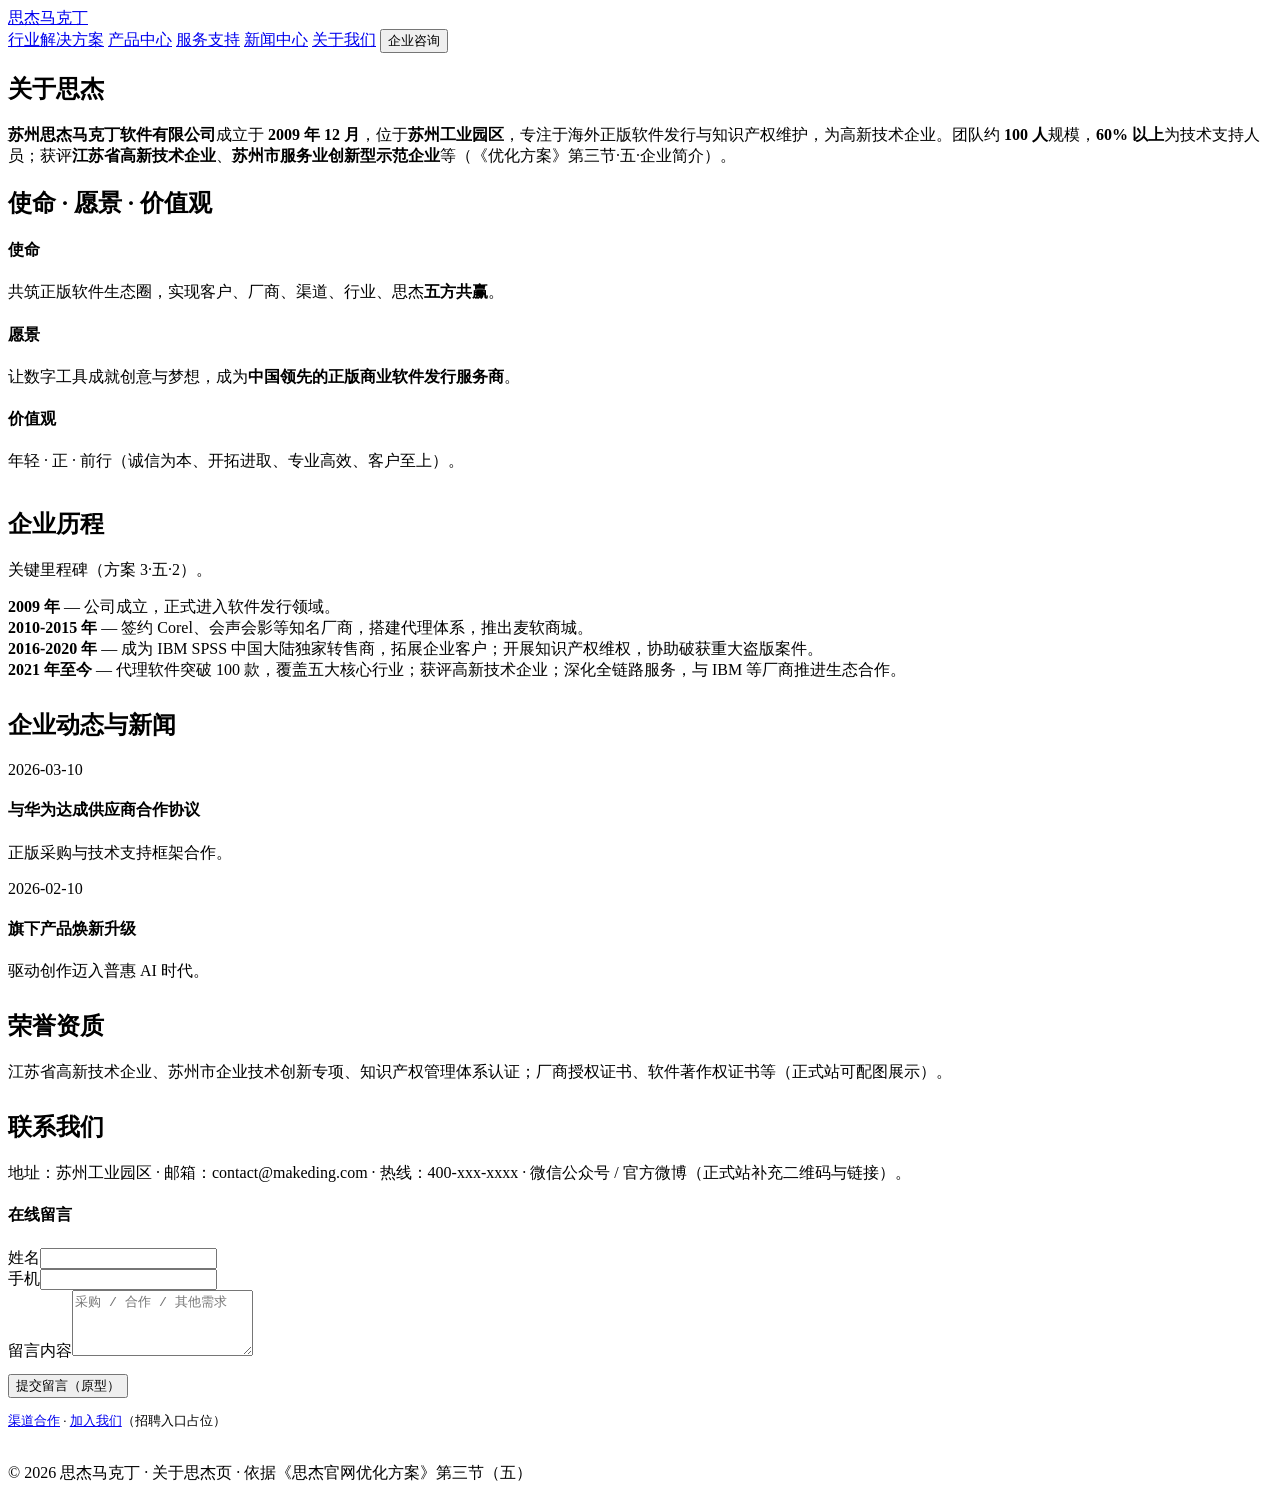
==== v3/about.html @ ead3d926 "新增 v3 页面：v3/about.html" ====
<!DOCTYPE html>
<html lang="zh-CN">
<head>
  <meta charset="UTF-8">
  <meta name="viewport" content="width=device-width, initial-scale=1.0">
  <title>关于思杰 - 思杰马克丁 | 企业简介与历程</title>
  <link rel="stylesheet" href="./prototype.css">
</head>
<body>
  <header class="site-header">
    <div class="container nav">
      <a class="brand" href="./index.html">思杰马克丁</a>
      <nav class="links">
        <a href="./solutions.html">行业解决方案</a>
        <a href="./products.html">产品中心</a>
        <a href="./support.html">服务支持</a>
        <a href="./index.html#news">新闻中心</a>
        <a class="active" href="./about.html">关于我们</a>
        <button type="button" class="btn brand" id="btnConsult">企业咨询</button>
      </nav>
    </div>
  </header>

  <section class="page-hero container">
    <div class="head">
      <h2>关于思杰</h2>
      <p><strong>苏州思杰马克丁软件有限公司</strong>成立于 <strong>2009 年 12 月</strong>，位于<strong>苏州工业园区</strong>，专注于海外正版软件发行与知识产权维护，为高新技术企业。团队约 <strong>100 人</strong>规模，<strong>60% 以上</strong>为技术支持人员；获评<strong>江苏省高新技术企业</strong>、<strong>苏州市服务业创新型示范企业</strong>等（《优化方案》第三节·五·企业简介）。</p>
    </div>
  </section>

  <section class="section" style="padding-top:0;">
    <div class="container">
      <div class="head">
        <h2>使命 · 愿景 · 价值观</h2>
      </div>
      <div class="grid-3">
        <article class="card item"><h4>使命</h4><p>共筑正版软件生态圈，实现客户、厂商、渠道、行业、思杰<strong>五方共赢</strong>。</p></article>
        <article class="card item"><h4>愿景</h4><p>让数字工具成就创意与梦想，成为<strong>中国领先的正版商业软件发行服务商</strong>。</p></article>
        <article class="card item"><h4>价值观</h4><p>年轻 · 正 · 前行（诚信为本、开拓进取、专业高效、客户至上）。</p></article>
      </div>

      <div class="head" style="margin-top:36px;">
        <h2>企业历程</h2>
        <p>关键里程碑（方案 3·五·2）。</p>
      </div>
      <div class="timeline">
        <div class="timeline-item"><strong>2009 年</strong> — 公司成立，正式进入软件发行领域。</div>
        <div class="timeline-item"><strong>2010-2015 年</strong> — 签约 Corel、会声会影等知名厂商，搭建代理体系，推出麦软商城。</div>
        <div class="timeline-item"><strong>2016-2020 年</strong> — 成为 IBM SPSS 中国大陆独家转售商，拓展企业客户；开展知识产权维权，协助破获重大盗版案件。</div>
        <div class="timeline-item"><strong>2021 年至今</strong> — 代理软件突破 100 款，覆盖五大核心行业；获评高新技术企业；深化全链路服务，与 IBM 等厂商推进生态合作。</div>
      </div>

      <div class="head" style="margin-top:28px;">
        <h2>企业动态与新闻</h2>
      </div>
      <div class="grid-2">
        <article class="card item"><p class="muted">2026-03-10</p><h4>与华为达成供应商合作协议</h4><p class="muted">正版采购与技术支持框架合作。</p></article>
        <article class="card item"><p class="muted">2026-02-10</p><h4>旗下产品焕新升级</h4><p class="muted">驱动创作迈入普惠 AI 时代。</p></article>
      </div>

      <div class="head" style="margin-top:28px;">
        <h2>荣誉资质</h2>
        <p class="muted">江苏省高新技术企业、苏州市企业技术创新专项、知识产权管理体系认证；厂商授权证书、软件著作权证书等（正式站可配图展示）。</p>
      </div>

      <div class="head" id="contact-form" style="margin-top:28px;">
        <h2>联系我们</h2>
        <p>地址：苏州工业园区 · 邮箱：contact@makeding.com · 热线：400-xxx-xxxx · 微信公众号 / 官方微博（正式站补充二维码与链接）。</p>
      </div>
      <div class="card item">
        <h4>在线留言</h4>
        <div class="form-grid">
          <div><label>姓名</label><input type="text"></div>
          <div><label>手机</label><input type="tel"></div>
          <div><label>留言内容</label><textarea rows="4" placeholder="采购 / 合作 / 其他需求"></textarea></div>
        </div>
        <div class="cta-row" style="margin-top:12px;">
          <button type="button" class="btn brand">提交留言（原型）</button>
        </div>
        <p class="muted" style="margin-top:14px;font-size:13px;">
          <a id="channel" href="./partners.html">渠道合作</a> · <a id="join" href="#">加入我们</a>（招聘入口占位）
        </p>
      </div>
    </div>
  </section>

  <footer>
    <div class="container copy" style="border:0;padding:20px 0;">© 2026 思杰马克丁 · 关于思杰页 · 依据《思杰官网优化方案》第三节（五）</div>
  </footer>
</body>
</html>
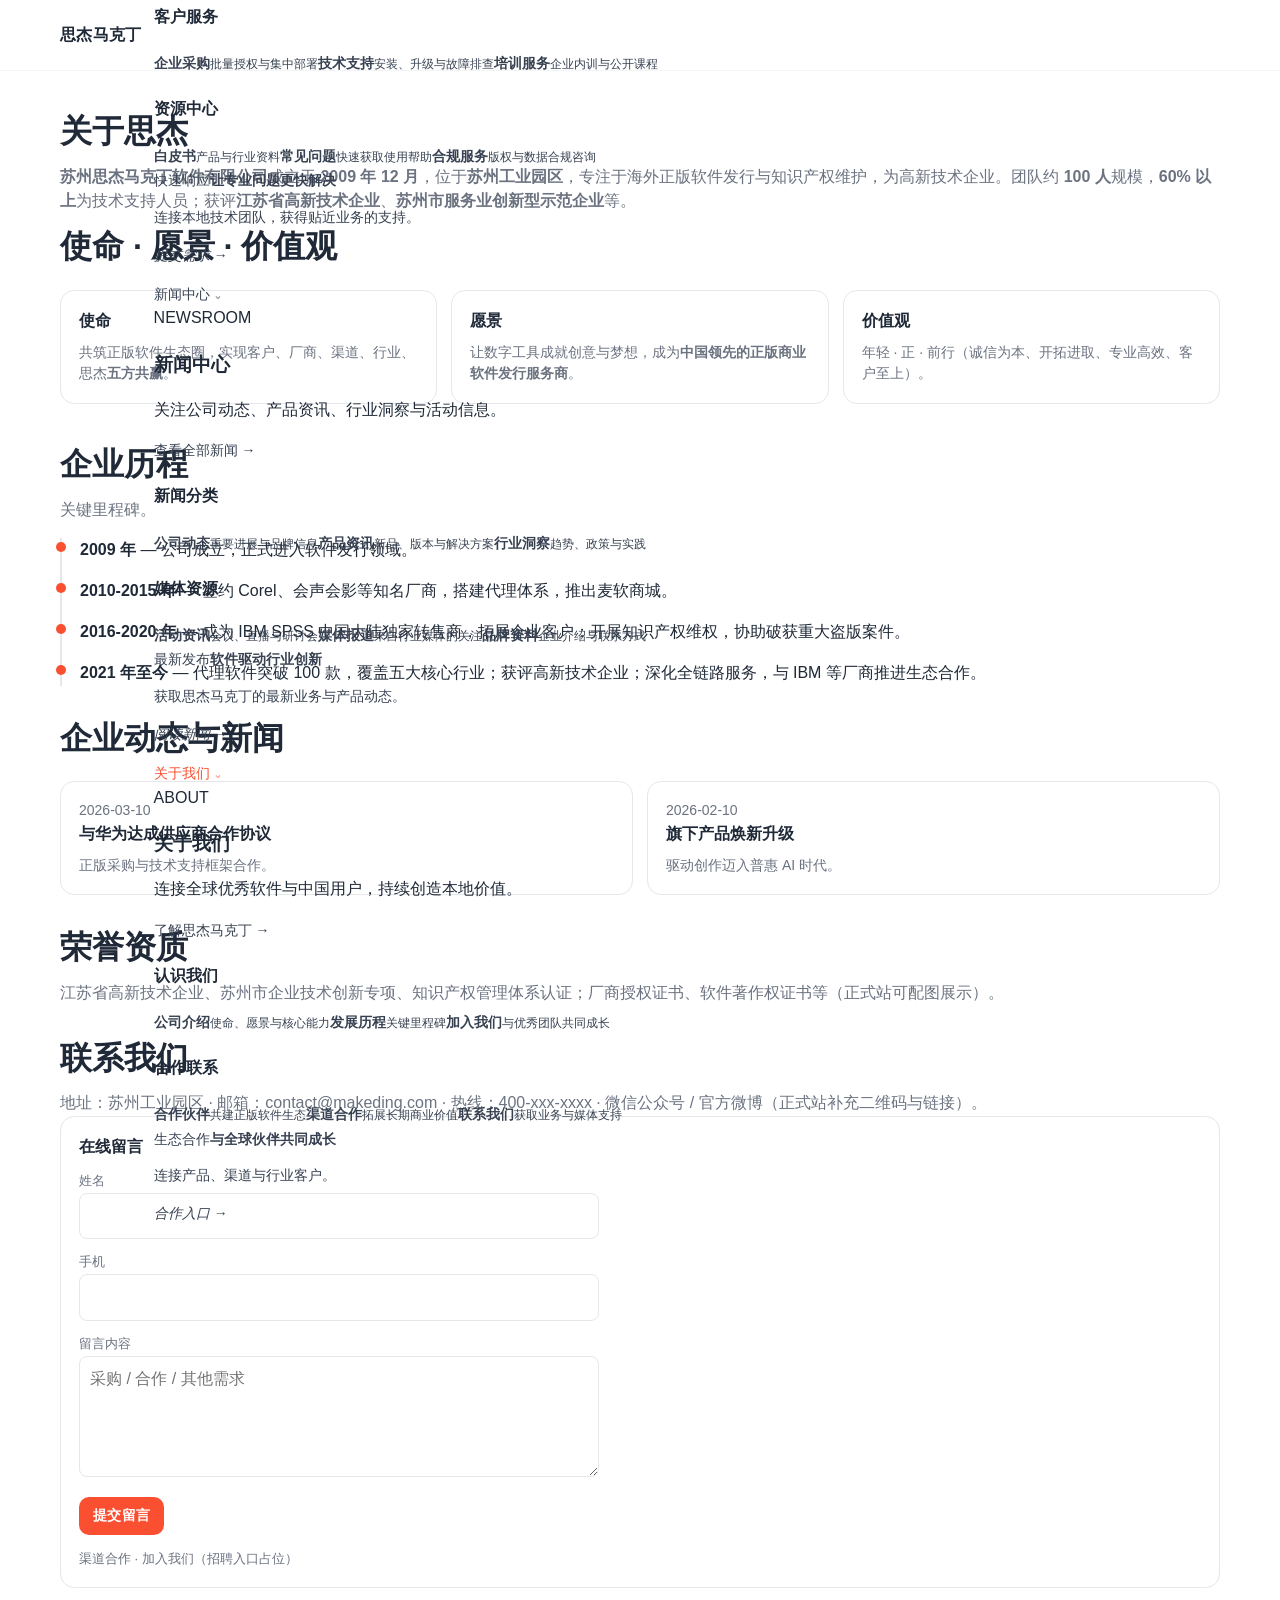
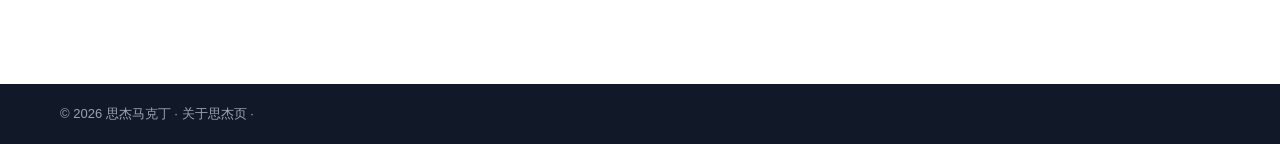
==== commit a8f41cc7: "更新 v3：统一导航与清理页面备注" ====
--- a/v3/about.html
+++ b/v3/about.html
@@ -10,21 +10,71 @@
   <header class="site-header">
     <div class="container nav">
       <a class="brand" href="./index.html">思杰马克丁</a>
-      <nav class="links">
-        <a href="./solutions.html">行业解决方案</a>
-        <a href="./products.html">产品中心</a>
-        <a href="./support.html">服务支持</a>
-        <a href="./index.html#news">新闻中心</a>
-        <a class="active" href="./about.html">关于我们</a>
-        <button type="button" class="btn brand" id="btnConsult">企业咨询</button>
+      <nav class="links aws-nav" aria-label="主导航">
+        <div class="nav-menu">
+          <a class="nav-label" href="./solutions.html">行业解决方案 <span>⌄</span></a>
+          <div class="nav-dropdown">
+            <div class="container dropdown-layout">
+              <div class="dropdown-intro"><span>INDUSTRIES</span><h3>行业解决方案</h3><p>面向关键行业的专业软件组合与本地化服务。</p><a href="./solutions.html">查看全部方案 →</a></div>
+              <div class="dropdown-links"><h4>重点行业</h4><a href="./solutions.html#industry-mfg"><b>机械装备制造</b><small>设计、仿真与加工</small></a><a href="./solutions.html#industry-auto"><b>汽车 &amp; 轨交</b><small>研发协同与工程分析</small></a><a href="./solutions.html#industry-electronics"><b>电子半导体</b><small>电气设计与产线管理</small></a><a href="./solutions.html#industry-aero"><b>航空航天</b><small>复杂系统研发</small></a></div>
+              <div class="dropdown-links"><h4>更多领域</h4><a href="./solutions.html#industry-energy"><b>能源电力</b><small>工程与资产运维</small></a><a href="./solutions.html#industry-petro"><b>石油化工</b><small>流程安全与生产优化</small></a><a href="./solutions.html#industry-life"><b>医药与生命科学</b><small>科研、设计与合规</small></a></div>
+              <a class="dropdown-feature" href="./solutions.html"><span>行业洞察</span><strong>从软件选型到落地交付</strong><p>用一套完整服务缩短数字化工具的应用周期。</p><em>了解服务能力 →</em></a>
+            </div>
+          </div>
+        </div>
+        <div class="nav-menu">
+          <a class="nav-label" href="./products.html">产品中心 <span>⌄</span></a>
+          <div class="nav-dropdown">
+            <div class="container dropdown-layout">
+              <div class="dropdown-intro"><span>PRODUCTS</span><h3>产品中心</h3><p>覆盖制造、IT、科研、创意与办公的正版软件。</p><a href="./products.html">浏览全部产品 →</a></div>
+              <div class="dropdown-links"><h4>按场景查找</h4><a href="./products.html#smart-manufacturing"><b>智能制造</b><small>MasterCam、Abaqus</small></a><a href="./products.html#it"><b>IT 技术</b><small>GitLab、Xshell、AppScan</small></a><a href="./products.html#healthcare"><b>健康医疗</b><small>exocad、3Shape</small></a><a href="./products.html#creative"><b>创意设计</b><small>CorelDRAW、Capture One</small></a></div>
+              <div class="dropdown-links"><h4>热门产品</h4><a href="./products.html"><b>IBM SPSS Statistics</b><small>统计分析与预测建模</small></a><a href="./products.html"><b>SEE Electrical</b><small>专业电气设计</small></a><a href="./products.html"><b>BarTender</b><small>标签与条码自动化</small></a><a href="./products.html"><b>Microsoft 365</b><small>现代协同办公</small></a></div>
+              <a class="dropdown-feature product-feature" href="./products.html"><span>产品选型</span><strong>不知道如何选择？</strong><p>按团队规模、应用场景和部署方式快速筛选。</p><em>开始选型 →</em></a>
+            </div>
+          </div>
+        </div>
+        <div class="nav-menu">
+          <a class="nav-label" href="./support.html">服务支持 <span>⌄</span></a>
+          <div class="nav-dropdown">
+            <div class="container dropdown-layout">
+              <div class="dropdown-intro"><span>SUPPORT</span><h3>服务支持</h3><p>贯穿咨询、采购、部署、培训与售后的全周期支持。</p><a href="./support.html">进入服务中心 →</a></div>
+              <div class="dropdown-links"><h4>客户服务</h4><a href="./support.html"><b>企业采购</b><small>批量授权与集中部署</small></a><a href="./support.html"><b>技术支持</b><small>安装、升级与故障排查</small></a><a href="./support.html"><b>培训服务</b><small>企业内训与公开课程</small></a></div>
+              <div class="dropdown-links"><h4>资源中心</h4><a href="./support.html#whitepapers"><b>白皮书</b><small>产品与行业资料</small></a><a href="./support.html"><b>常见问题</b><small>快速获取使用帮助</small></a><a href="./support.html"><b>合规服务</b><small>版权与数据合规咨询</small></a></div>
+              <a class="dropdown-feature support-feature" href="./support.html"><span>快速响应</span><strong>让专业问题更快解决</strong><p>连接本地技术团队，获得贴近业务的支持。</p><em>提交需求 →</em></a>
+            </div>
+          </div>
+        </div>
+        <div class="nav-menu">
+          <a class="nav-label" href="./news.html">新闻中心 <span>⌄</span></a>
+          <div class="nav-dropdown">
+            <div class="container dropdown-layout">
+              <div class="dropdown-intro"><span>NEWSROOM</span><h3>新闻中心</h3><p>关注公司动态、产品资讯、行业洞察与活动信息。</p><a href="./news.html">查看全部新闻 →</a></div>
+              <div class="dropdown-links"><h4>新闻分类</h4><a href="./news.html#company"><b>公司动态</b><small>重要进展与品牌信息</small></a><a href="./news.html#product"><b>产品资讯</b><small>新品、版本与解决方案</small></a><a href="./news.html#insight"><b>行业洞察</b><small>趋势、政策与实践</small></a></div>
+              <div class="dropdown-links"><h4>媒体资源</h4><a href="./news.html#events"><b>活动资讯</b><small>会议、直播与研讨会</small></a><a href="./news.html"><b>媒体报道</b><small>来自行业媒体的关注</small></a><a href="./about.html"><b>品牌资料</b><small>企业介绍与联系方式</small></a></div>
+              <a class="dropdown-feature news-feature" href="./news.html"><span>最新发布</span><strong>软件驱动行业创新</strong><p>获取思杰马克丁的最新业务与产品动态。</p><em>阅读新闻 →</em></a>
+            </div>
+          </div>
+        </div>
+        <div class="nav-menu">
+          <a class="nav-label active" href="./about.html">关于我们 <span>⌄</span></a>
+          <div class="nav-dropdown">
+            <div class="container dropdown-layout">
+              <div class="dropdown-intro"><span>ABOUT</span><h3>关于我们</h3><p>连接全球优秀软件与中国用户，持续创造本地价值。</p><a href="./about.html">了解思杰马克丁 →</a></div>
+              <div class="dropdown-links"><h4>认识我们</h4><a href="./about.html"><b>公司介绍</b><small>使命、愿景与核心能力</small></a><a href="./about.html#timeline"><b>发展历程</b><small>关键里程碑</small></a><a href="./about.html#join"><b>加入我们</b><small>与优秀团队共同成长</small></a></div>
+              <div class="dropdown-links"><h4>合作联系</h4><a href="./partners.html"><b>合作伙伴</b><small>共建正版软件生态</small></a><a href="./about.html#channel"><b>渠道合作</b><small>拓展长期商业价值</small></a><a href="./index.html#contact"><b>联系我们</b><small>获取业务与媒体支持</small></a></div>
+              <a class="dropdown-feature about-feature" href="./partners.html"><span>生态合作</span><strong>与全球伙伴共同成长</strong><p>连接产品、渠道与行业客户。</p><em>合作入口 →</em></a>
+            </div>
+          </div>
+        </div>
       </nav>
+      <a class="btn brand nav-cta" href="./support.html">企业咨询</a>
     </div>
   </header>
 
   <section class="page-hero container">
     <div class="head">
       <h2>关于思杰</h2>
-      <p><strong>苏州思杰马克丁软件有限公司</strong>成立于 <strong>2009 年 12 月</strong>，位于<strong>苏州工业园区</strong>，专注于海外正版软件发行与知识产权维护，为高新技术企业。团队约 <strong>100 人</strong>规模，<strong>60% 以上</strong>为技术支持人员；获评<strong>江苏省高新技术企业</strong>、<strong>苏州市服务业创新型示范企业</strong>等（《优化方案》第三节·五·企业简介）。</p>
+      <p><strong>苏州思杰马克丁软件有限公司</strong>成立于 <strong>2009 年 12 月</strong>，位于<strong>苏州工业园区</strong>，专注于海外正版软件发行与知识产权维护，为高新技术企业。团队约 <strong>100 人</strong>规模，<strong>60% 以上</strong>为技术支持人员；获评<strong>江苏省高新技术企业</strong>、<strong>苏州市服务业创新型示范企业</strong>等。</p>
     </div>
   </section>
 
@@ -41,7 +91,7 @@
 
       <div class="head" style="margin-top:36px;">
         <h2>企业历程</h2>
-        <p>关键里程碑（方案 3·五·2）。</p>
+        <p>关键里程碑。</p>
       </div>
       <div class="timeline">
         <div class="timeline-item"><strong>2009 年</strong> — 公司成立，正式进入软件发行领域。</div>
@@ -75,7 +125,7 @@
           <div><label>留言内容</label><textarea rows="4" placeholder="采购 / 合作 / 其他需求"></textarea></div>
         </div>
         <div class="cta-row" style="margin-top:12px;">
-          <button type="button" class="btn brand">提交留言（原型）</button>
+          <button type="button" class="btn brand">提交留言</button>
         </div>
         <p class="muted" style="margin-top:14px;font-size:13px;">
           <a id="channel" href="./partners.html">渠道合作</a> · <a id="join" href="#">加入我们</a>（招聘入口占位）
@@ -85,7 +135,7 @@
   </section>
 
   <footer>
-    <div class="container copy" style="border:0;padding:20px 0;">© 2026 思杰马克丁 · 关于思杰页 · 依据《思杰官网优化方案》第三节（五）</div>
+    <div class="container copy" style="border:0;padding:20px 0;">© 2026 思杰马克丁 · 关于思杰页 · </div>
   </footer>
 </body>
 </html>
--- a/v3/prototype.css
+++ b/v3/prototype.css
@@ -0,0 +1,510 @@
+:root {
+  --brand: #fa4f31;
+  --ink: #1f2937;
+  --muted: #6b7280;
+  --line: #e5e7eb;
+  --soft: #f8fafc;
+}
+* { box-sizing: border-box; }
+html { scroll-behavior: smooth; }
+body {
+  margin: 0;
+  font-family: -apple-system, BlinkMacSystemFont, "Segoe UI", Roboto, "PingFang SC", "Microsoft YaHei", sans-serif;
+  color: var(--ink);
+  line-height: 1.55;
+}
+a { color: inherit; text-decoration: none; }
+.container { width: min(1160px, 92vw); margin: 0 auto; }
+
+/* Header & mega menu */
+.site-header {
+  position: sticky;
+  top: 0;
+  z-index: 40;
+  background: rgba(255,255,255,.96);
+  border-bottom: 1px solid #f3f4f6;
+}
+.nav {
+  height: 70px;
+  display: flex;
+  justify-content: space-between;
+  align-items: center;
+  gap: 12px;
+}
+.brand { font-weight: 800; letter-spacing: .02em; flex-shrink: 0; }
+.links {
+  display: flex;
+  gap: 14px;
+  align-items: center;
+  flex-wrap: wrap;
+  justify-content: flex-end;
+}
+.links a, .nav-trigger {
+  color: #374151;
+  font-size: 14px;
+  font-weight: 500;
+  cursor: pointer;
+  border: 0;
+  background: none;
+  padding: 6px 0;
+  font-family: inherit;
+}
+.links a.active, .links a:hover, .nav-trigger:hover { color: var(--brand); }
+.btn {
+  border: 0;
+  border-radius: 10px;
+  background: #111827;
+  color: #fff;
+  padding: 10px 14px;
+  cursor: pointer;
+  font-weight: 600;
+  font-size: 14px;
+}
+.btn.brand { background: var(--brand); }
+.btn.ghost {
+  background: #fff;
+  color: #111827;
+  border: 1px solid var(--line);
+}
+.mega-panel {
+  display: none;
+  border-bottom: 1px solid var(--line);
+  background: #fff;
+  box-shadow: 0 12px 24px rgba(0,0,0,.04);
+}
+.mega-panel.open { display: block; }
+.mega-inner {
+  display: grid;
+  grid-template-columns: 240px 1fr;
+  gap: 20px;
+  padding: 18px 0 22px;
+}
+.mega-cats {
+  border-right: 1px solid var(--line);
+  display: flex;
+  flex-direction: column;
+  gap: 6px;
+  padding-right: 12px;
+}
+.mega-cats button {
+  text-align: left;
+  border: 0;
+  background: #f9fafb;
+  border-radius: 8px;
+  padding: 9px 10px;
+  cursor: pointer;
+  font-size: 14px;
+  color: #4b5563;
+}
+.mega-cats button.active, .mega-cats button:hover {
+  background: #fff4f2;
+  color: var(--brand);
+}
+.mega-items {
+  display: grid;
+  grid-template-columns: repeat(3, minmax(0, 1fr));
+  gap: 10px;
+}
+.mini-card {
+  border: 1px solid var(--line);
+  border-radius: 12px;
+  padding: 12px;
+  transition: .15s;
+}
+.mini-card:hover { border-color: #ffd7ce; }
+.mini-card h5 { margin: 0 0 4px; font-size: 14px; }
+.mini-card p { margin: 0; font-size: 12px; color: var(--muted); }
+
+/* Sections */
+.hero {
+  padding: 48px 0 56px;
+  background: linear-gradient(135deg, #fff 15%, #fff4f2 100%);
+}
+/* 首页 Banner：通栏、橙白渐变（品牌橙 10% 透明度）、黑字、整屏剩余高度 */
+.hero.hero-banner {
+  width: 100%;
+  max-width: none;
+  margin: 0;
+  padding: 0;
+  min-height: calc(100vh - 70px);
+  min-height: calc(100dvh - 70px);
+  display: flex;
+  align-items: center;
+  justify-content: center;
+  box-sizing: border-box;
+  background: linear-gradient(
+    135deg,
+    #ffffff 0%,
+    rgba(250, 79, 49, 0.1) 38%,
+    #ffffff 72%,
+    rgba(250, 79, 49, 0.1) 100%
+  );
+  border: none;
+}
+.hero-banner-content {
+  width: 100%;
+  max-width: min(1160px, 92vw);
+  margin: 0 auto;
+  padding: 48px 24px 56px;
+  text-align: center;
+  box-sizing: border-box;
+}
+.hero-banner-pill {
+  display: inline-block;
+  background: rgba(250, 79, 49, 0.12);
+  color: #111827;
+  border: 1px solid rgba(250, 79, 49, 0.15);
+}
+.hero-banner-title {
+  margin: 16px 0 12px;
+  font-size: clamp(26px, 4vw, 38px);
+  font-weight: 800;
+  color: #000000;
+  letter-spacing: 0.02em;
+}
+.hero-banner-lead {
+  margin: 0 auto;
+  max-width: 640px;
+  font-size: 16px;
+  line-height: 1.65;
+  color: #000000;
+}
+.hero-grid {
+  display: grid;
+  grid-template-columns: 1.15fr .85fr;
+  gap: 18px;
+  align-items: stretch;
+}
+.card {
+  border: 1px solid var(--line);
+  border-radius: 14px;
+  background: #fff;
+}
+.hero-main {
+  background: linear-gradient(135deg, #111827, #374151);
+  color: #fff;
+  padding: 26px;
+  min-height: 280px;
+  display: flex;
+  flex-direction: column;
+  justify-content: center;
+  position: relative;
+  overflow: hidden;
+}
+.hero-main::after {
+  content: "";
+  position: absolute;
+  width: 220px;
+  height: 220px;
+  border-radius: 50%;
+  background: rgba(250,79,49,.2);
+  right: -40px;
+  bottom: -60px;
+}
+.hero-main h1 { margin: 10px 0 8px; font-size: clamp(26px, 4vw, 36px); position: relative; z-index: 1; }
+.hero-main p { margin: 0; color: #e5e7eb; max-width: 640px; position: relative; z-index: 1; }
+.hero-side { padding: 20px; display: grid; gap: 12px; }
+.hero-side h3 { margin: 0; }
+.hero-side p { margin: 0; color: var(--muted); font-size: 14px; }
+.cta-row { display: flex; flex-wrap: wrap; gap: 8px; }
+
+.section { padding: 56px 0; }
+.section.soft { background: var(--soft); }
+.head h2 { margin: 0 0 8px; font-size: clamp(24px, 3vw, 32px); }
+.head p { margin: 0; color: var(--muted); }
+.muted { color: var(--muted); }
+
+.grid-2 { display: grid; grid-template-columns: repeat(2, 1fr); gap: 14px; margin-top: 18px; }
+.grid-3 { display: grid; grid-template-columns: repeat(3, 1fr); gap: 14px; margin-top: 18px; }
+.grid-4 { display: grid; grid-template-columns: repeat(4, 1fr); gap: 14px; margin-top: 18px; }
+.grid-5 { display: grid; grid-template-columns: repeat(5, 1fr); gap: 12px; margin-top: 18px; }
+
+.item { padding: 18px; }
+.item h4 { margin: 0 0 8px; font-size: 16px; }
+.item p { margin: 0; color: var(--muted); font-size: 14px; }
+.icon-dot {
+  width: 36px;
+  height: 36px;
+  border-radius: 10px;
+  background: #fff4f2;
+  color: var(--brand);
+  display: inline-flex;
+  align-items: center;
+  justify-content: center;
+  font-weight: 800;
+  font-size: 14px;
+  margin-bottom: 8px;
+}
+
+.pill {
+  display: inline-block;
+  padding: 5px 10px;
+  background: #f3f4f6;
+  border-radius: 999px;
+  font-size: 12px;
+  color: #374151;
+}
+
+/* Horizontal product strip */
+.strip-wrap {
+  margin-top: 18px;
+  overflow-x: auto;
+  padding-bottom: 6px;
+  -webkit-overflow-scrolling: touch;
+}
+.strip {
+  display: flex;
+  gap: 12px;
+  min-width: min-content;
+}
+.strip-card {
+  flex: 0 0 220px;
+  border: 1px solid var(--line);
+  border-radius: 12px;
+  padding: 14px;
+  background: #fff;
+}
+.strip-card h4 { margin: 8px 0 4px; font-size: 15px; }
+.strip-card p { margin: 0; font-size: 13px; color: var(--muted); }
+.strip-thumb {
+  height: 72px;
+  border-radius: 8px;
+  background: linear-gradient(135deg, #e5e7eb, #f3f4f6);
+}
+
+/* Cases */
+.case-card {
+  display: grid;
+  grid-template-columns: 1fr 1.1fr;
+  gap: 16px;
+  padding: 18px;
+  align-items: center;
+}
+.case-visual {
+  min-height: 160px;
+  border-radius: 12px;
+  background: linear-gradient(135deg, #e5e7eb, #f9fafb);
+  display: flex;
+  align-items: flex-end;
+  padding: 14px;
+  font-weight: 800;
+  font-size: 18px;
+}
+blockquote {
+  margin: 10px 0 0;
+  padding-left: 12px;
+  border-left: 3px solid var(--brand);
+  color: var(--muted);
+  font-size: 14px;
+}
+
+/* Ticker */
+.ticker {
+  overflow: hidden;
+  border-top: 1px solid var(--line);
+  border-bottom: 1px solid var(--line);
+  padding: 10px 0;
+}
+.ticker-track {
+  white-space: nowrap;
+  animation: tickerMove 28s linear infinite;
+  display: inline-block;
+  color: #4b5563;
+  font-size: 17px;
+}
+.ticker-track span { margin-right: 32px; }
+@keyframes tickerMove {
+  from { transform: translateX(0); }
+  to { transform: translateX(-50%); }
+}
+
+.stats { display: grid; grid-template-columns: repeat(3, 1fr); gap: 14px; margin-top: 18px; }
+.stat { padding: 18px; text-align: center; }
+.stat strong { font-size: 28px; display: block; }
+
+/* Product page layout */
+.page-hero { padding: 36px 0 8px; }
+.layout-split {
+  display: grid;
+  grid-template-columns: 240px 1fr;
+  gap: 20px;
+  align-items: start;
+}
+.sidebar {
+  position: sticky;
+  top: 86px;
+  border: 1px solid var(--line);
+  border-radius: 12px;
+  padding: 14px;
+  background: #fff;
+}
+.sidebar h4 { margin: 0 0 8px; font-size: 13px; color: var(--muted); text-transform: uppercase; letter-spacing: .04em; }
+.sidebar button {
+  width: 100%;
+  text-align: left;
+  border: 0;
+  background: #f9fafb;
+  border-radius: 8px;
+  padding: 8px 10px;
+  margin-bottom: 6px;
+  cursor: pointer;
+  font-size: 14px;
+}
+.sidebar button.active { background: #fff4f2; color: var(--brand); font-weight: 600; }
+.subcats { margin: 8px 0 14px; padding-left: 8px; border-left: 2px solid var(--line); font-size: 13px; color: var(--muted); }
+
+.toolbar { display: flex; gap: 8px; flex-wrap: wrap; margin: 12px 0; }
+.tab {
+  border: 1px solid var(--line);
+  border-radius: 999px;
+  padding: 6px 11px;
+  background: #fff;
+  cursor: pointer;
+  font-size: 13px;
+}
+.tab.active { color: var(--brand); border-color: #ffd7ce; background: #fff4f2; font-weight: 600; }
+
+.product-card .meta { font-size: 12px; color: #059669; margin: 6px 0; }
+.product-card .row { display: flex; gap: 8px; flex-wrap: wrap; margin-top: 10px; }
+
+/* Solutions */
+.industry-block {
+  border: 1px solid var(--line);
+  border-radius: 14px;
+  padding: 22px;
+  margin-bottom: 18px;
+  scroll-margin-top: 88px;
+}
+.industry-block h3 { margin-top: 0; }
+.compare-table {
+  width: 100%;
+  border-collapse: collapse;
+  font-size: 14px;
+  margin-top: 12px;
+}
+.compare-table th, .compare-table td {
+  border: 1px solid var(--line);
+  padding: 10px 12px;
+  text-align: left;
+  vertical-align: top;
+}
+.compare-table th { background: #f9fafb; }
+
+/* Support & about */
+.service-block { padding: 20px; margin-bottom: 14px; }
+.service-block ul { margin: 8px 0 0; padding-left: 18px; color: var(--muted); }
+.timeline { border-left: 2px solid var(--line); margin: 16px 0; padding-left: 18px; }
+.timeline-item { margin-bottom: 16px; position: relative; }
+.timeline-item::before {
+  content: "";
+  width: 10px;
+  height: 10px;
+  background: var(--brand);
+  border-radius: 50%;
+  position: absolute;
+  left: -24px;
+  top: 4px;
+}
+.form-grid { display: grid; gap: 10px; max-width: 520px; }
+.form-grid label { font-size: 13px; color: var(--muted); }
+.form-grid input, .form-grid textarea, .form-grid select {
+  width: 100%;
+  border: 1px solid var(--line);
+  border-radius: 8px;
+  padding: 10px;
+  font: inherit;
+}
+
+footer {
+  margin-top: 40px;
+  background: #111827;
+  color: #c4cad4;
+}
+.footer-grid {
+  display: grid;
+  grid-template-columns: 2fr 1fr 1fr 1fr;
+  gap: 18px;
+  padding: 44px 0 24px;
+}
+.footer-grid h4 { margin: 0 0 10px; color: #fff; font-size: 14px; }
+.footer-grid p, .footer-grid li { font-size: 14px; color: #9ca3af; }
+.footer-grid ul { margin: 0; padding: 0; list-style: none; display: grid; gap: 7px; }
+.copy {
+  border-top: 1px solid rgba(255,255,255,.1);
+  padding: 14px 0 20px;
+  font-size: 13px;
+  color: #9ca3af;
+  display: flex;
+  justify-content: space-between;
+  flex-wrap: wrap;
+  gap: 10px;
+}
+
+@media (max-width: 960px) {
+  .hero-grid, .grid-4, .grid-5, .case-card, .layout-split, .footer-grid { grid-template-columns: 1fr; }
+  .hero.hero-banner {
+    min-height: calc(100dvh - 140px);
+  }
+  .mega-inner { grid-template-columns: 1fr; }
+  .mega-cats { border-right: 0; border-bottom: 1px solid var(--line); padding-bottom: 10px; }
+  .mega-items { grid-template-columns: repeat(2, 1fr); }
+  .sidebar { position: static; }
+  .nav { height: auto; flex-direction: column; align-items: flex-start; padding: 12px 0; }
+}
+@media (max-width: 600px) {
+  .mega-items { grid-template-columns: 1fr; }
+  .grid-2, .grid-3 { grid-template-columns: 1fr; }
+}
+
+
+/* v3: industry carousel + product Bento */
+.eyebrow { display:block; margin-bottom:10px; color:var(--brand); font-size:12px; font-weight:800; letter-spacing:.14em; }
+.head-row { display:flex; align-items:flex-end; justify-content:space-between; gap:24px; }
+.carousel-actions { display:flex; gap:8px; flex:0 0 auto; }
+.carousel-actions button { width:42px; height:42px; border:1px solid var(--line); border-radius:50%; background:#fff; color:var(--ink); cursor:pointer; font-size:18px; transition:.2s ease; }
+.carousel-actions button:hover { color:#fff; background:var(--brand); border-color:var(--brand); transform:translateY(-2px); }
+.industry-section { overflow:hidden; }
+.industry-track { display:flex; gap:18px; overflow-x:auto; scroll-snap-type:x mandatory; scrollbar-width:none; padding:6px 0 14px; }
+.industry-track::-webkit-scrollbar { display:none; }
+.industry-card { position:relative; display:flex; flex:0 0 min(350px,82vw); min-height:300px; padding:26px; border-radius:24px; color:#fff; overflow:hidden; scroll-snap-align:start; text-decoration:none; background:#1f2937; box-shadow:0 16px 40px rgba(15,23,42,.12); transition:transform .25s ease, box-shadow .25s ease; }
+.industry-card::after { content:""; position:absolute; inset:0; background:linear-gradient(180deg,rgba(15,23,42,.02),rgba(15,23,42,.76)); }
+.industry-card:hover { transform:translateY(-5px); box-shadow:0 22px 48px rgba(15,23,42,.2); }
+.industry-card > span,.industry-card > div { position:relative; z-index:1; }
+.industry-card > span { font-size:12px; font-weight:800; letter-spacing:.12em; opacity:.75; }
+.industry-card > div { align-self:flex-end; margin-left:-20px; }
+.industry-card h3 { margin:0 0 8px; font-size:27px; }
+.industry-card p { margin:0; color:rgba(255,255,255,.78); font-size:14px; }
+.industry-1 { background:linear-gradient(135deg,#334155,#0f172a); }
+.industry-2 { background:linear-gradient(135deg,#334155,#7c2d12); }
+.industry-3 { background:linear-gradient(135deg,#075985,#172554); }
+.industry-4 { background:linear-gradient(135deg,#312e81,#111827); }
+.industry-5 { background:linear-gradient(135deg,#166534,#0f3d38); }
+.industry-6 { background:linear-gradient(135deg,#854d0e,#292524); }
+.industry-7 { background:linear-gradient(135deg,#9f1239,#4c1d95); }
+
+.bento-grid { display:grid; grid-template-columns:repeat(12,minmax(0,1fr)); grid-auto-rows:minmax(220px,auto); gap:16px; }
+.bento-card { position:relative; display:flex; flex-direction:column; justify-content:space-between; grid-column:span 4; padding:24px; border:1px solid rgba(15,23,42,.08); border-radius:24px; color:var(--ink); text-decoration:none; overflow:hidden; background:#fff; box-shadow:0 8px 28px rgba(15,23,42,.06); transition:transform .25s ease,box-shadow .25s ease; }
+.bento-card:hover { transform:translateY(-4px); box-shadow:0 18px 38px rgba(15,23,42,.12); }
+.bento-card::after { content:""; position:absolute; width:180px; height:180px; right:-75px; bottom:-85px; border-radius:50%; background:currentColor; opacity:.06; }
+.bento-index { position:absolute; top:20px; right:22px; font-size:12px; font-weight:800; opacity:.35; }
+.bento-kicker { margin:0 0 8px; font-size:10px; font-weight:800; letter-spacing:.12em; opacity:.56; }
+.bento-card h3 { margin:0; font-size:26px; }
+.bento-card ul { position:relative; z-index:1; display:flex; flex-wrap:wrap; gap:8px; margin:28px 0 0; padding:0; list-style:none; }
+.bento-card li { padding:7px 10px; border-radius:999px; background:rgba(255,255,255,.68); border:1px solid rgba(15,23,42,.08); font-size:12px; font-weight:650; }
+.bento-manufacturing { grid-column:span 7; background:linear-gradient(135deg,#fff7ed,#ffedd5); color:#9a3412; }
+.bento-it { grid-column:span 5; background:linear-gradient(135deg,#eff6ff,#dbeafe); color:#1d4ed8; }
+.bento-health { grid-column:span 4; background:linear-gradient(135deg,#f0fdf4,#dcfce7); color:#15803d; }
+.bento-creative { grid-column:span 8; background:linear-gradient(135deg,#faf5ff,#fce7f3); color:#a21caf; }
+.bento-office { grid-column:span 4; background:linear-gradient(135deg,#f8fafc,#e2e8f0); color:#334155; }
+.bento-research { grid-column:span 5; background:linear-gradient(135deg,#eef2ff,#e0e7ff); color:#4338ca; }
+.bento-energy { grid-column:span 3; background:linear-gradient(135deg,#ecfdf5,#ccfbf1); color:#0f766e; }
+
+@media (max-width:900px) {
+  .bento-card,.bento-manufacturing,.bento-it,.bento-health,.bento-creative,.bento-office,.bento-research,.bento-energy { grid-column:span 6; }
+}
+@media (max-width:640px) {
+  .head-row { align-items:flex-start; }
+  .bento-grid { grid-template-columns:1fr; }
+  .bento-card,.bento-manufacturing,.bento-it,.bento-health,.bento-creative,.bento-office,.bento-research,.bento-energy { grid-column:1; }
+  .industry-card { min-height:260px; }
+}
